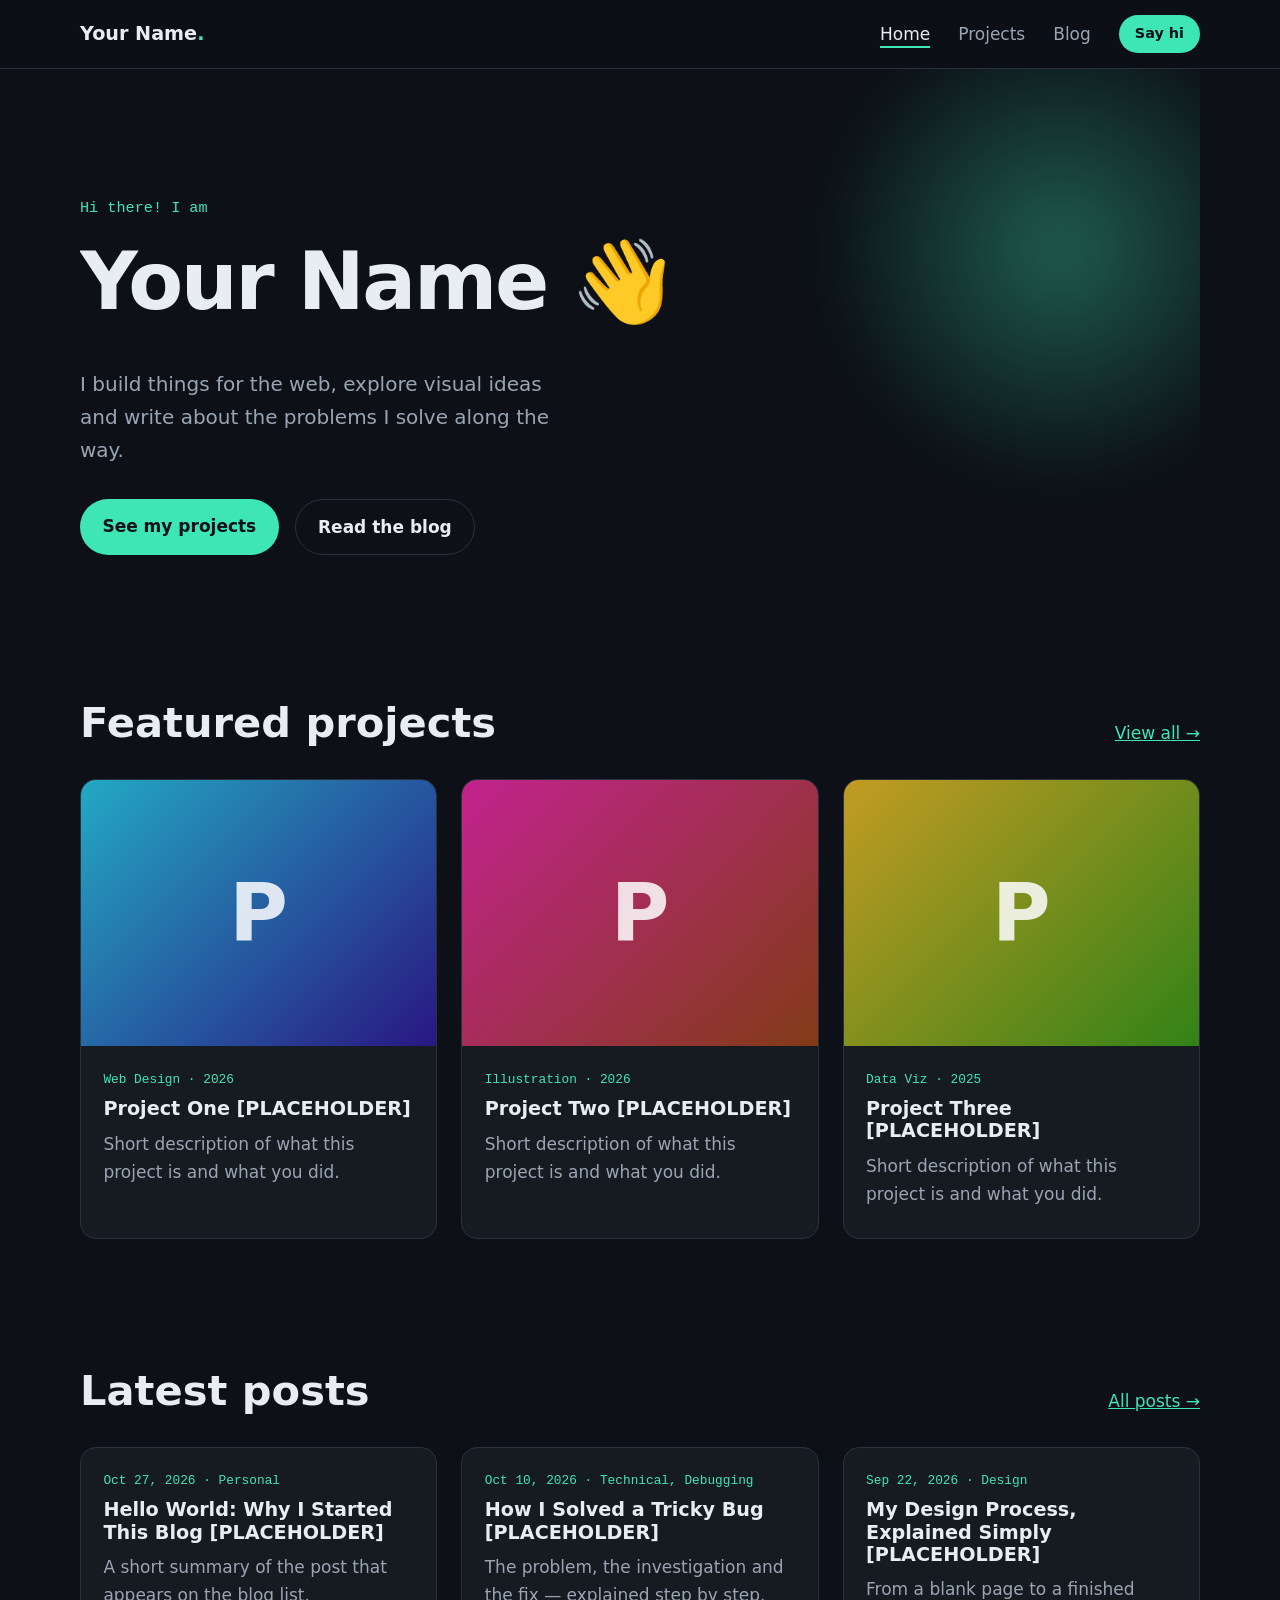
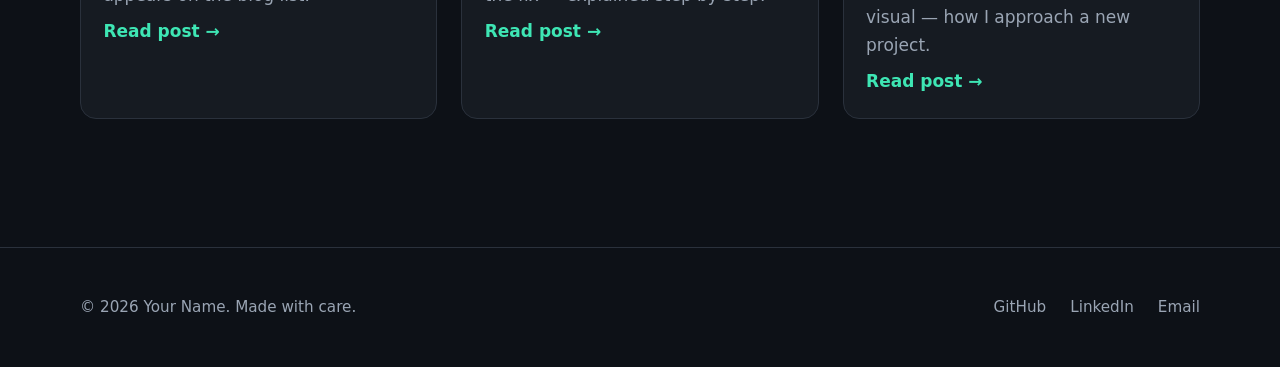
==== public/portfolio/index.html @ 066dfe13 "Changes" ====
<!DOCTYPE html>
<html lang="en">
<head>
  <meta charset="utf-8">
  <meta name="viewport" content="width=device-width, initial-scale=1">
  <!-- CUSTOMIZE: page title and description -->
  <title>Your Name — Portfolio</title>
  <meta name="description" content="Portfolio and blog: visual projects and technical write-ups.">
  <link rel="stylesheet" href="css/style.css">
</head>
<body data-page="home">
  <a class="skip" href="#main">Skip to content</a>
  <header id="site-header"></header>
  <main id="main">
    <section class="hero container">
      <p class="eyebrow">Hi there! I am</p>
      <h1><span data-site="name"></span> <span class="wave" aria-hidden="true">👋</span></h1>
      <p class="lead" data-site="intro"></p>
      <div class="actions"><a class="btn" href="projects.html">See my projects</a><a class="btn btn-ghost" href="blog.html">Read the blog</a></div>
    </section>
    <section class="container">
      <div class="section-head"><h2>Featured projects</h2><a href="projects.html">View all →</a></div>
      <div class="grid" id="featured-projects"></div>
    </section>
    <section class="container">
      <div class="section-head"><h2>Latest posts</h2><a href="blog.html">All posts →</a></div>
      <div class="grid" id="latest-posts"></div>
    </section>
  </main>
  <footer id="site-footer"></footer>
  <script src="js/data.js"></script>
  <script src="js/main.js"></script>
</body>
</html>
---- public/portfolio/css/style.css ----
/* =========================================================
   THEME — change colors and fonts here (CUSTOMIZE)
   ========================================================= */
:root {
  --bg: #0d1117;          /* page background */
  --surface: #161b22;     /* cards */
  --border: #2a313c;
  --text: #e8edf3;        /* main text */
  --muted: #9aa5b4;       /* secondary text */
  --accent: #3ee6b4;      /* main highlight color */
  --accent-2: #ffb347;    /* secondary highlight */
  --radius: 16px;
  --font: system-ui, -apple-system, "Segoe UI", Roboto, sans-serif;
  --mono: ui-monospace, "SFMono-Regular", Menlo, monospace;
}

*, *::before, *::after { box-sizing: border-box; }
html { scroll-behavior: smooth; }
body { margin: 0; background: var(--bg); color: var(--text); font: 17px/1.65 var(--font); }
img { max-width: 100%; display: block; }
a { color: var(--accent); }
h1, h2, h3 { line-height: 1.15; margin: 0 0 .5em; }
.container { width: min(1120px, 100% - 2.5rem); margin-inline: auto; }
.skip { position: absolute; left: -999px; } .skip:focus { left: 1rem; top: 1rem; z-index: 99; background: var(--accent); color: var(--bg); padding: .5rem 1rem; }
:focus-visible { outline: 3px solid var(--accent-2); outline-offset: 3px; border-radius: 4px; }

/* Header */
#site-header { position: sticky; top: 0; z-index: 10; background: color-mix(in srgb, var(--bg) 82%, transparent); backdrop-filter: blur(12px); border-bottom: 1px solid var(--border); }
.nav { display: flex; align-items: center; justify-content: space-between; height: 68px; }
.logo { font-weight: 800; font-size: 1.2rem; color: var(--text); text-decoration: none; }
.logo span { color: var(--accent); }
nav ul { display: flex; gap: 1.75rem; align-items: center; list-style: none; margin: 0; padding: 0; }
nav a { color: var(--muted); text-decoration: none; font-weight: 500; position: relative; }
nav a:not(.btn)::after { content: ""; position: absolute; left: 0; bottom: -4px; height: 2px; width: 100%; background: var(--accent); transform: scaleX(0); transform-origin: left; transition: transform .25s; }
nav a:hover, nav a[aria-current] { color: var(--text); }
nav a:hover::after, nav a[aria-current]::after { transform: scaleX(1); }
.menu-btn { display: none; background: none; border: 0; width: 40px; height: 40px; cursor: pointer; }
.menu-btn span { display: block; height: 2px; margin: 7px 8px; background: var(--text); transition: transform .25s; }

/* Buttons */
.btn { display: inline-block; padding: .8rem 1.4rem; border-radius: 999px; background: var(--accent); color: var(--bg) !important; font-weight: 700; text-decoration: none; transition: transform .2s, box-shadow .2s; }
.btn:hover { transform: translateY(-2px); box-shadow: 0 8px 24px -8px var(--accent); }
.btn-ghost { background: transparent; color: var(--text) !important; border: 1px solid var(--border); }
.btn-ghost:hover { border-color: var(--accent); box-shadow: none; }
.btn-small { padding: .45rem 1rem; font-size: .9rem; }

/* Hero */
.hero { padding: 7rem 0 5rem; position: relative; overflow: hidden; }
.hero::before { content: ""; position: absolute; width: 520px; height: 520px; right: -120px; top: -80px; border-radius: 50%; background: radial-gradient(circle, color-mix(in srgb, var(--accent) 35%, transparent), transparent 65%); filter: blur(20px); animation: float 9s ease-in-out infinite; z-index: -1; }
.eyebrow { font-family: var(--mono); color: var(--accent); font-size: .95rem; }
.hero h1 { font-size: clamp(2.6rem, 7vw, 5rem); letter-spacing: -.03em; }
.hero h1 .wave { display: inline-block; animation: wave 2.4s ease-in-out infinite; transform-origin: 70% 70%; }
.hero p.lead { font-size: 1.25rem; color: var(--muted); max-width: 38ch; }
.actions { display: flex; gap: 1rem; flex-wrap: wrap; margin-top: 2rem; }

/* Sections */
section { padding: 4rem 0; }
.section-head { display: flex; justify-content: space-between; align-items: end; gap: 1rem; margin-bottom: 2rem; flex-wrap: wrap; }
.section-head h2 { font-size: clamp(1.8rem, 4vw, 2.6rem); margin: 0; }
.page-head { padding: 5rem 0 1rem; }
.page-head h1 { font-size: clamp(2.4rem, 6vw, 4rem); }
.page-head p { color: var(--muted); font-size: 1.15rem; max-width: 50ch; }

/* Cards */
.grid { display: grid; gap: 1.5rem; grid-template-columns: repeat(auto-fill, minmax(290px, 1fr)); }
.card { background: var(--surface); border: 1px solid var(--border); border-radius: var(--radius); overflow: hidden; transition: transform .25s, border-color .25s; }
.card:hover { transform: translateY(-4px); border-color: var(--accent); }
.card-body { display: block; padding: 1.4rem; color: inherit; text-decoration: none; }
.card h3 { font-size: 1.2rem; }
.card p { color: var(--muted); margin: 0 0 .5rem; }
.meta { font-family: var(--mono); font-size: .8rem; color: var(--accent) !important; }
.project-media { display: grid; place-items: center; aspect-ratio: 4/3; overflow: hidden; text-decoration: none;
  background: linear-gradient(135deg, hsl(var(--hue) 70% 45%), hsl(calc(var(--hue) + 60) 70% 30%)); }
.project-media span { font-size: 5rem; font-weight: 800; color: rgba(255,255,255,.85); transition: transform .4s; }
.project-media img { width: 100%; height: 100%; object-fit: cover; transition: transform .4s; }
.project:hover .project-media img, .project:hover .project-media span { transform: scale(1.08) rotate(-2deg); }
.read-more { font-weight: 600; color: var(--accent); }
.post-list { grid-template-columns: 1fr; max-width: 800px; }

/* Filters */
.filters { display: flex; flex-wrap: wrap; gap: .6rem; margin-bottom: 2rem; }
.chip { font: inherit; font-size: .9rem; padding: .45rem 1rem; border-radius: 999px; border: 1px solid var(--border); background: transparent; color: var(--muted); cursor: pointer; transition: all .2s; }
.chip:hover { color: var(--text); border-color: var(--accent); }
.chip[aria-pressed="true"] { background: var(--accent); color: var(--bg); border-color: var(--accent); }

/* Post */
.post { max-width: 720px; padding: 4rem 0; }
.post h1 { font-size: clamp(2rem, 5vw, 3rem); }
.back { display: inline-block; margin-bottom: 2rem; text-decoration: none; }
.prose h2 { margin-top: 2em; }
.prose pre { background: var(--surface); border: 1px solid var(--border); padding: 1rem; border-radius: 12px; overflow-x: auto; font: .9rem/1.5 var(--mono); }
.prose blockquote { margin: 1.5rem 0; padding: .5rem 1.25rem; border-left: 4px solid var(--accent-2); color: var(--muted); }

/* Footer */
#site-footer { border-top: 1px solid var(--border); margin-top: 4rem; }
.footer { display: flex; justify-content: space-between; align-items: center; flex-wrap: wrap; gap: 1rem; padding: 2rem 0; color: var(--muted); font-size: .95rem; }
.footer ul { display: flex; gap: 1.5rem; list-style: none; margin: 0; padding: 0; }
.footer a { color: var(--muted); text-decoration: none; } .footer a:hover { color: var(--accent); }

/* Animations */
.reveal { opacity: 0; transform: translateY(24px); transition: opacity .6s ease, transform .6s ease, border-color .25s; }
.reveal.visible { opacity: 1; transform: none; }
@keyframes float { 50% { transform: translate(-30px, 30px) scale(1.05); } }
@keyframes wave { 0%, 60%, 100% { transform: rotate(0); } 10%, 30% { transform: rotate(14deg); } 20% { transform: rotate(-8deg); } }

/* Mobile */
@media (max-width: 720px) {
  .menu-btn { display: block; }
  nav { position: fixed; inset: 68px 0 auto 0; background: var(--bg); border-bottom: 1px solid var(--border); transform: translateY(-120%); transition: transform .3s; }
  nav ul { flex-direction: column; padding: 1.5rem; gap: 1.25rem; }
  .menu-open nav { transform: none; }
  .menu-open .menu-btn span:first-child { transform: translateY(4.5px) rotate(45deg); }
  .menu-open .menu-btn span:last-child { transform: translateY(-4.5px) rotate(-45deg); }
  .hero { padding: 4rem 0 3rem; }
}

/* Respect reduced-motion preference */
@media (prefers-reduced-motion: reduce) {
  *, *::before, *::after { animation: none !important; transition: none !important; scroll-behavior: auto !important; }
  .reveal { opacity: 1; transform: none; }
}
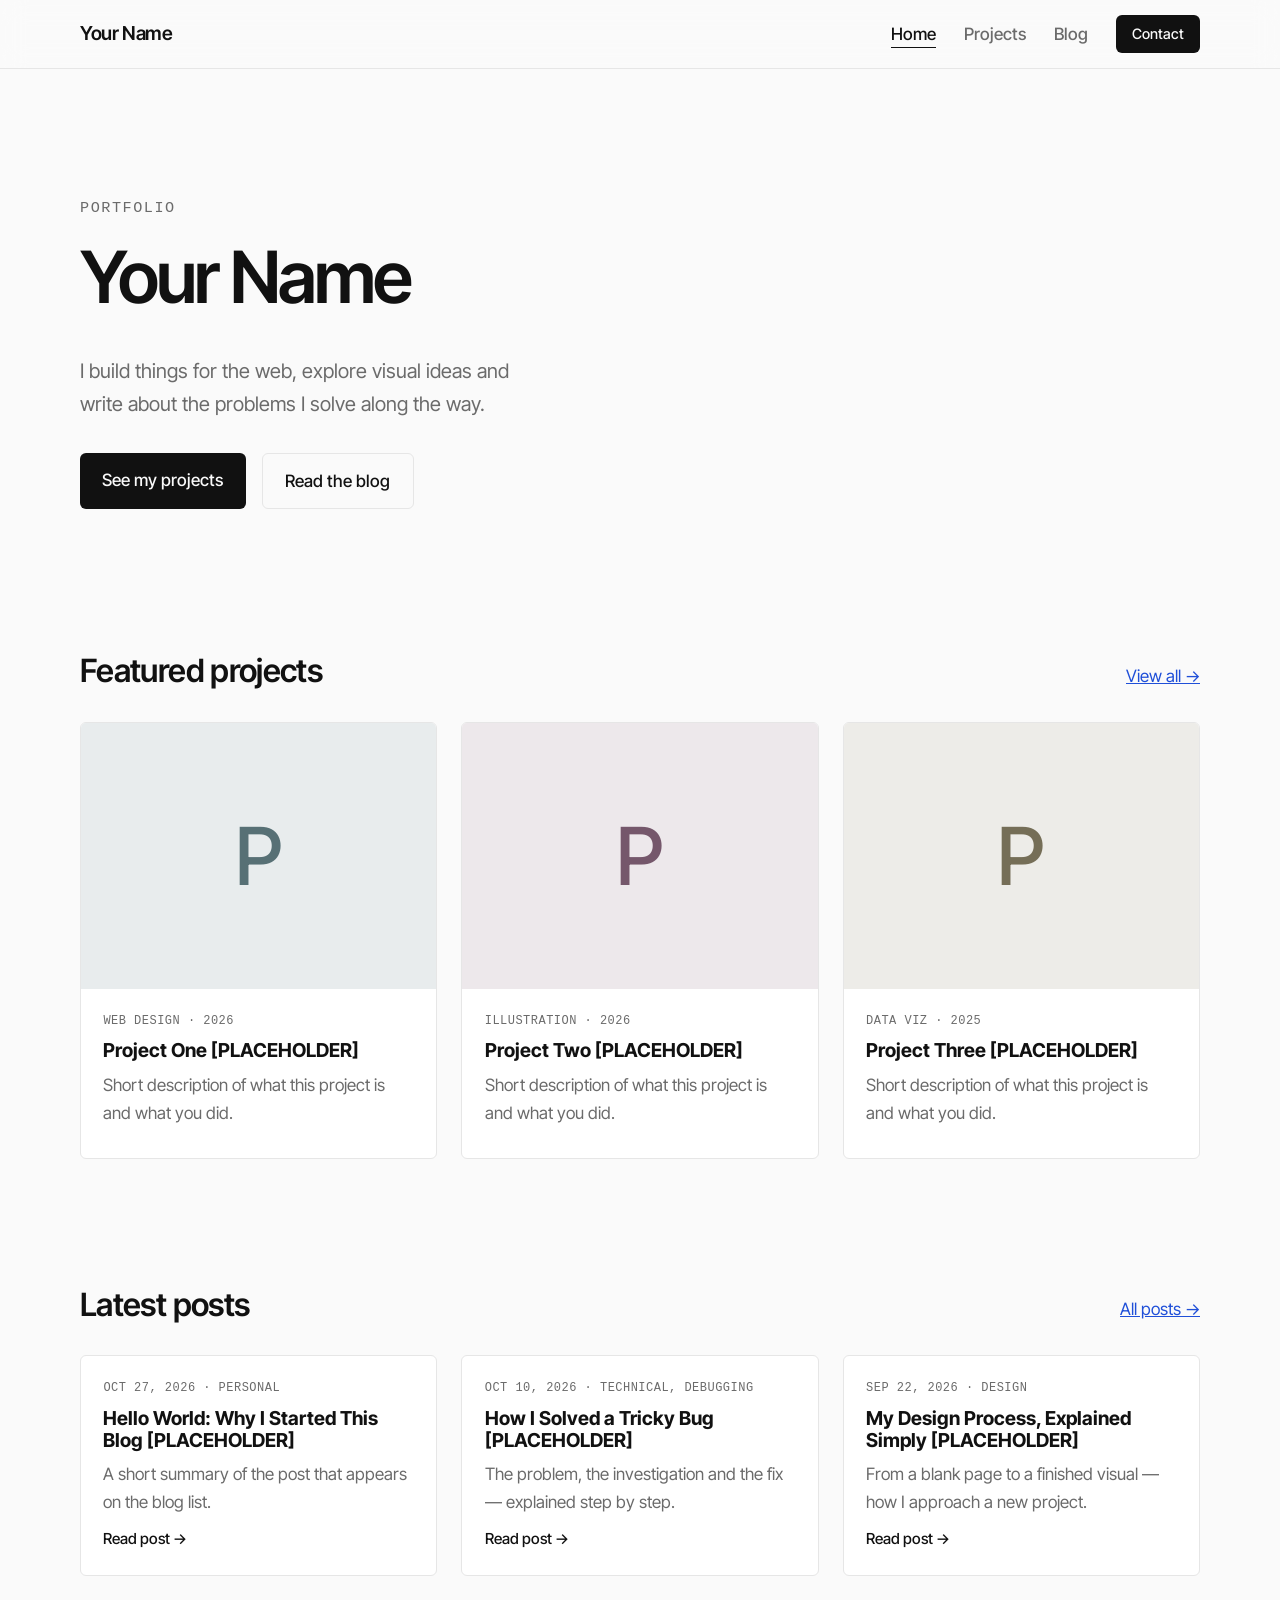
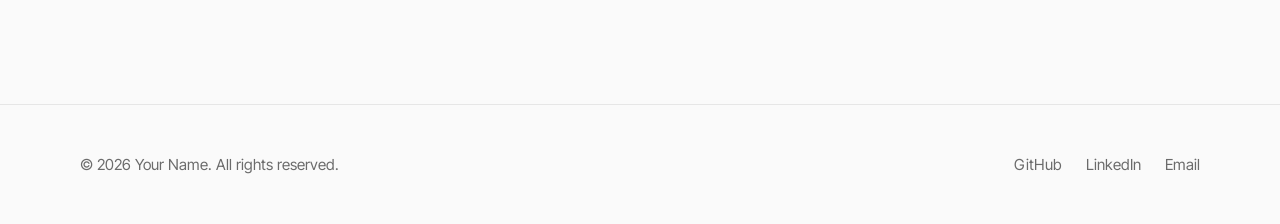
==== commit f56448e6: "Changes" ====
--- a/public/portfolio/index.html
+++ b/public/portfolio/index.html
@@ -6,6 +6,8 @@
   <!-- CUSTOMIZE: page title and description -->
   <title>Your Name — Portfolio</title>
   <meta name="description" content="Portfolio and blog: visual projects and technical write-ups.">
+  <link rel="preconnect" href="https://fonts.googleapis.com">
+  <link rel="stylesheet" href="https://fonts.googleapis.com/css2?family=Inter+Tight:wght@400;500;600&display=swap">
   <link rel="stylesheet" href="css/style.css">
 </head>
 <body data-page="home">
@@ -13,8 +15,8 @@
   <header id="site-header"></header>
   <main id="main">
     <section class="hero container">
-      <p class="eyebrow">Hi there! I am</p>
-      <h1><span data-site="name"></span> <span class="wave" aria-hidden="true">👋</span></h1>
+      <p class="eyebrow">Portfolio</p>
+      <h1><span data-site="name"></span></h1>
       <p class="lead" data-site="intro"></p>
       <div class="actions"><a class="btn" href="projects.html">See my projects</a><a class="btn btn-ghost" href="blog.html">Read the blog</a></div>
     </section>
--- a/public/portfolio/css/style.css
+++ b/public/portfolio/css/style.css
@@ -2,15 +2,15 @@
    THEME — change colors and fonts here (CUSTOMIZE)
    ========================================================= */
 :root {
-  --bg: #0d1117;          /* page background */
-  --surface: #161b22;     /* cards */
-  --border: #2a313c;
-  --text: #e8edf3;        /* main text */
-  --muted: #9aa5b4;       /* secondary text */
-  --accent: #3ee6b4;      /* main highlight color */
-  --accent-2: #ffb347;    /* secondary highlight */
-  --radius: 16px;
-  --font: system-ui, -apple-system, "Segoe UI", Roboto, sans-serif;
+  --bg: #fafafa;          /* page background */
+  --surface: #ffffff;     /* cards */
+  --border: #e6e6e6;
+  --text: #111111;        /* main text */
+  --muted: #6b6b6b;       /* secondary text */
+  --accent: #1f4fd8;      /* main highlight color */
+  --accent-2: #111111;    /* secondary highlight */
+  --radius: 6px;
+  --font: "Inter Tight", system-ui, -apple-system, "Segoe UI", Roboto, sans-serif;
   --mono: ui-monospace, "SFMono-Regular", Menlo, monospace;
 }
 
@@ -27,28 +27,28 @@
 /* Header */
 #site-header { position: sticky; top: 0; z-index: 10; background: color-mix(in srgb, var(--bg) 82%, transparent); backdrop-filter: blur(12px); border-bottom: 1px solid var(--border); }
 .nav { display: flex; align-items: center; justify-content: space-between; height: 68px; }
-.logo { font-weight: 800; font-size: 1.2rem; color: var(--text); text-decoration: none; }
+.logo { font-weight: 600; letter-spacing: -.02em; font-size: 1.2rem; color: var(--text); text-decoration: none; }
 .logo span { color: var(--accent); }
 nav ul { display: flex; gap: 1.75rem; align-items: center; list-style: none; margin: 0; padding: 0; }
 nav a { color: var(--muted); text-decoration: none; font-weight: 500; position: relative; }
-nav a:not(.btn)::after { content: ""; position: absolute; left: 0; bottom: -4px; height: 2px; width: 100%; background: var(--accent); transform: scaleX(0); transform-origin: left; transition: transform .25s; }
+nav a:not(.btn)::after { content: ""; position: absolute; left: 0; bottom: -4px; height: 1px; width: 100%; background: var(--text); transform: scaleX(0); transform-origin: left; transition: transform .25s; }
 nav a:hover, nav a[aria-current] { color: var(--text); }
 nav a:hover::after, nav a[aria-current]::after { transform: scaleX(1); }
 .menu-btn { display: none; background: none; border: 0; width: 40px; height: 40px; cursor: pointer; }
 .menu-btn span { display: block; height: 2px; margin: 7px 8px; background: var(--text); transition: transform .25s; }
 
 /* Buttons */
-.btn { display: inline-block; padding: .8rem 1.4rem; border-radius: 999px; background: var(--accent); color: var(--bg) !important; font-weight: 700; text-decoration: none; transition: transform .2s, box-shadow .2s; }
-.btn:hover { transform: translateY(-2px); box-shadow: 0 8px 24px -8px var(--accent); }
+.btn { display: inline-block; padding: .8rem 1.4rem; border-radius: var(--radius); background: var(--text); color: var(--bg) !important; font-weight: 500; text-decoration: none; transition: transform .2s, box-shadow .2s; }
+.btn:hover { background: var(--accent); }
 .btn-ghost { background: transparent; color: var(--text) !important; border: 1px solid var(--border); }
-.btn-ghost:hover { border-color: var(--accent); box-shadow: none; }
+.btn-ghost:hover { background: transparent; border-color: var(--text); }
 .btn-small { padding: .45rem 1rem; font-size: .9rem; }
 
 /* Hero */
 .hero { padding: 7rem 0 5rem; position: relative; overflow: hidden; }
-.hero::before { content: ""; position: absolute; width: 520px; height: 520px; right: -120px; top: -80px; border-radius: 50%; background: radial-gradient(circle, color-mix(in srgb, var(--accent) 35%, transparent), transparent 65%); filter: blur(20px); animation: float 9s ease-in-out infinite; z-index: -1; }
-.eyebrow { font-family: var(--mono); color: var(--accent); font-size: .95rem; }
-.hero h1 { font-size: clamp(2.6rem, 7vw, 5rem); letter-spacing: -.03em; }
+.hero::before { display:none; content: ""; position: absolute; width: 520px; height: 520px; right: -120px; top: -80px; border-radius: 50%; background: radial-gradient(circle, color-mix(in srgb, var(--accent) 35%, transparent), transparent 65%); filter: blur(20px); animation: float 9s ease-in-out infinite; z-index: -1; }
+.eyebrow { font-family: var(--mono); text-transform: uppercase; letter-spacing: .1em; color: var(--muted); font-size: .95rem; }
+.hero h1 { font-size: clamp(2.6rem, 6vw, 4.5rem); font-weight: 600; letter-spacing: -.04em; }
 .hero h1 .wave { display: inline-block; animation: wave 2.4s ease-in-out infinite; transform-origin: 70% 70%; }
 .hero p.lead { font-size: 1.25rem; color: var(--muted); max-width: 38ch; }
 .actions { display: flex; gap: 1rem; flex-wrap: wrap; margin-top: 2rem; }
@@ -56,32 +56,32 @@
 /* Sections */
 section { padding: 4rem 0; }
 .section-head { display: flex; justify-content: space-between; align-items: end; gap: 1rem; margin-bottom: 2rem; flex-wrap: wrap; }
-.section-head h2 { font-size: clamp(1.8rem, 4vw, 2.6rem); margin: 0; }
+.section-head h2 { font-size: clamp(1.5rem, 3vw, 2rem); font-weight: 600; letter-spacing: -.02em; margin: 0; }
 .page-head { padding: 5rem 0 1rem; }
-.page-head h1 { font-size: clamp(2.4rem, 6vw, 4rem); }
+.page-head h1 { font-size: clamp(2.4rem, 5vw, 3.5rem); font-weight: 600; letter-spacing: -.03em; }
 .page-head p { color: var(--muted); font-size: 1.15rem; max-width: 50ch; }
 
 /* Cards */
 .grid { display: grid; gap: 1.5rem; grid-template-columns: repeat(auto-fill, minmax(290px, 1fr)); }
 .card { background: var(--surface); border: 1px solid var(--border); border-radius: var(--radius); overflow: hidden; transition: transform .25s, border-color .25s; }
-.card:hover { transform: translateY(-4px); border-color: var(--accent); }
+.card:hover { border-color: var(--text); }
 .card-body { display: block; padding: 1.4rem; color: inherit; text-decoration: none; }
 .card h3 { font-size: 1.2rem; }
 .card p { color: var(--muted); margin: 0 0 .5rem; }
-.meta { font-family: var(--mono); font-size: .8rem; color: var(--accent) !important; }
+.meta { font-family: var(--mono); font-size: .75rem; letter-spacing: .04em; text-transform: uppercase; color: var(--muted) !important; }
 .project-media { display: grid; place-items: center; aspect-ratio: 4/3; overflow: hidden; text-decoration: none;
-  background: linear-gradient(135deg, hsl(var(--hue) 70% 45%), hsl(calc(var(--hue) + 60) 70% 30%)); }
-.project-media span { font-size: 5rem; font-weight: 800; color: rgba(255,255,255,.85); transition: transform .4s; }
+  background: hsl(var(--hue) 12% 92%); }
+.project-media span { font-size: 5rem; font-weight: 800; color: hsl(var(--hue) 15% 40%); font-weight: 500; transition: transform .4s; }
 .project-media img { width: 100%; height: 100%; object-fit: cover; transition: transform .4s; }
-.project:hover .project-media img, .project:hover .project-media span { transform: scale(1.08) rotate(-2deg); }
-.read-more { font-weight: 600; color: var(--accent); }
+.project:hover .project-media img, .project:hover .project-media span { transform: scale(1.04); }
+.read-more { font-weight: 500; color: var(--text); font-size: .95rem; }
 .post-list { grid-template-columns: 1fr; max-width: 800px; }
 
 /* Filters */
 .filters { display: flex; flex-wrap: wrap; gap: .6rem; margin-bottom: 2rem; }
-.chip { font: inherit; font-size: .9rem; padding: .45rem 1rem; border-radius: 999px; border: 1px solid var(--border); background: transparent; color: var(--muted); cursor: pointer; transition: all .2s; }
+.chip { font: inherit; font-size: .9rem; padding: .4rem .9rem; border-radius: var(--radius); border: 1px solid var(--border); background: transparent; color: var(--muted); cursor: pointer; transition: all .2s; }
 .chip:hover { color: var(--text); border-color: var(--accent); }
-.chip[aria-pressed="true"] { background: var(--accent); color: var(--bg); border-color: var(--accent); }
+.chip[aria-pressed="true"] { background: var(--text); color: var(--bg); border-color: var(--text); }
 
 /* Post */
 .post { max-width: 720px; padding: 4rem 0; }
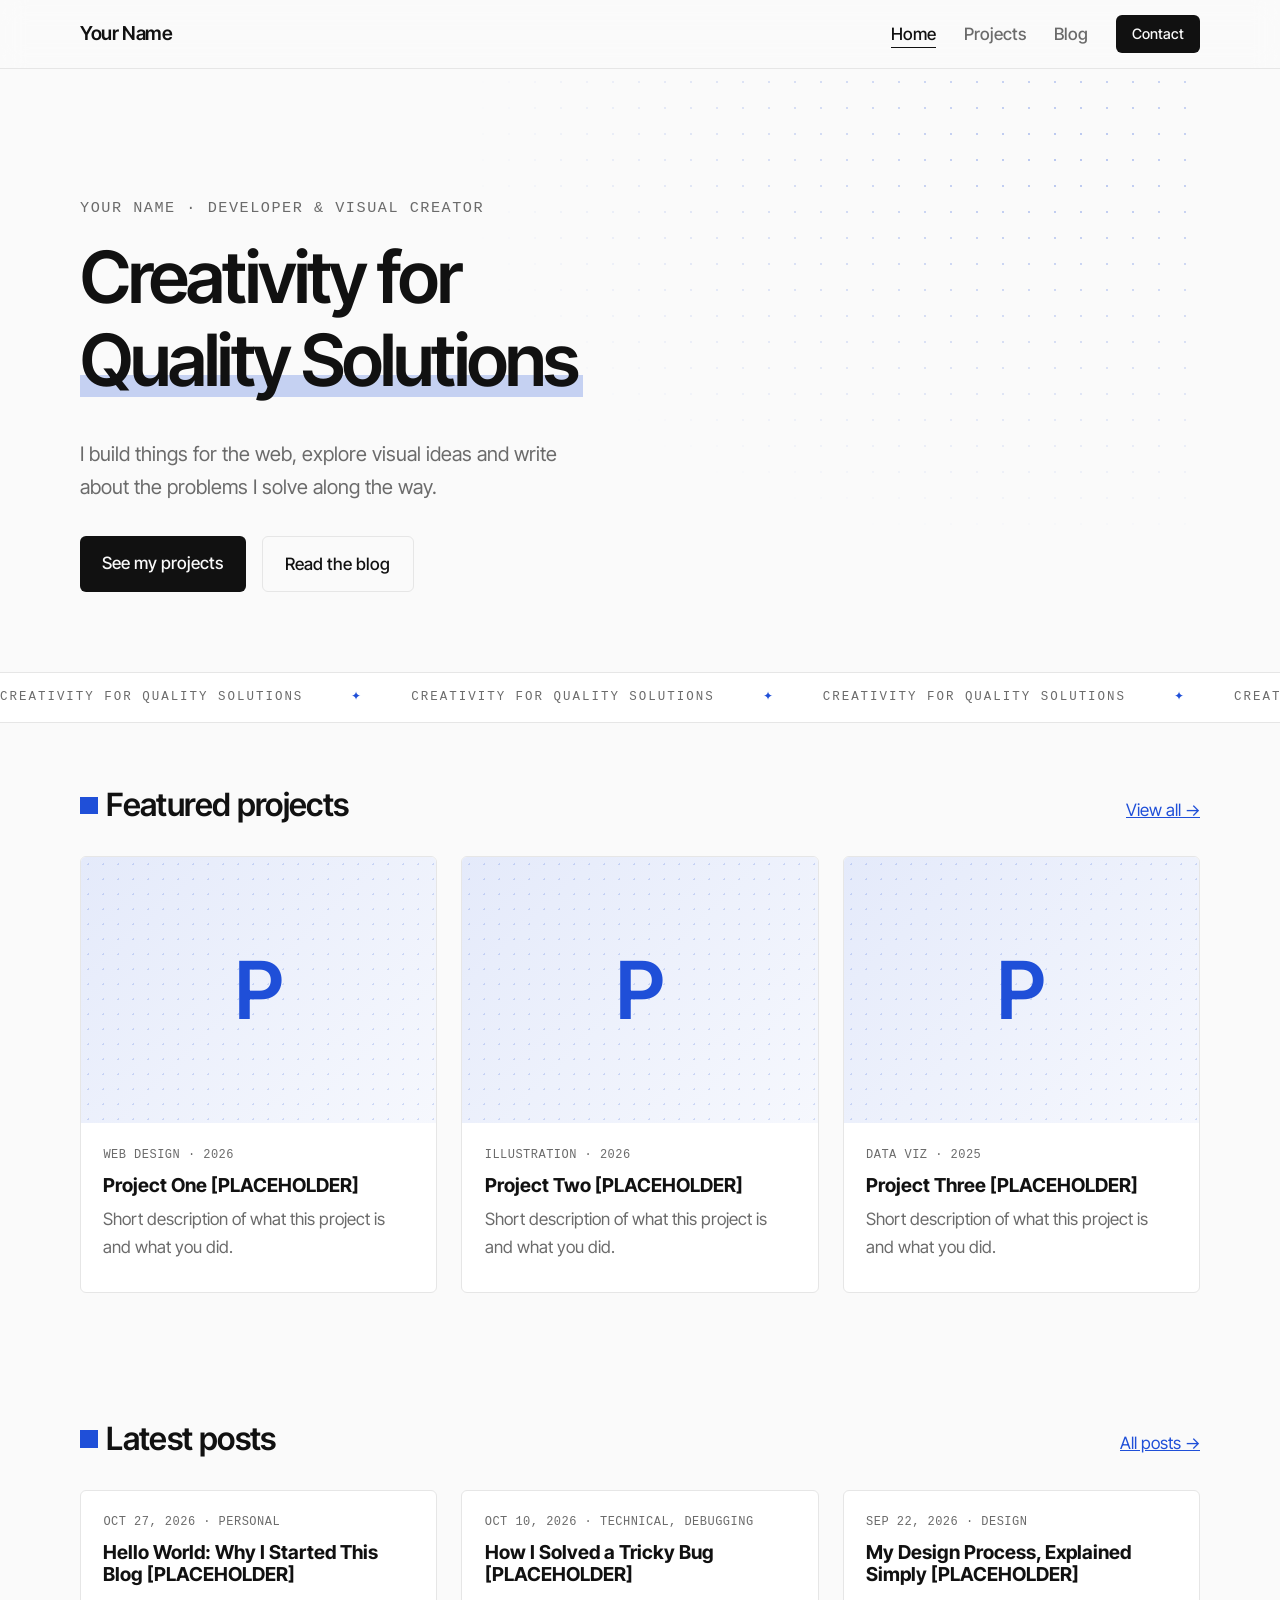
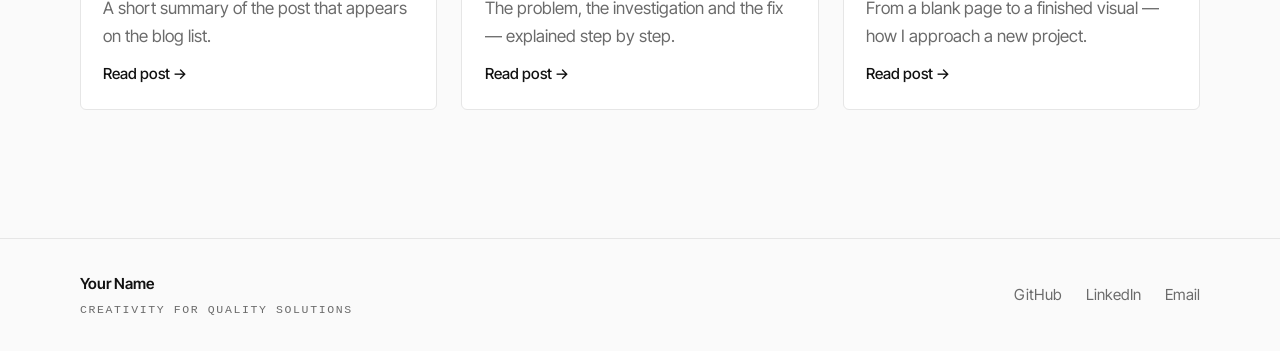
==== commit 2568c0ae: "Changes" ====
--- a/public/portfolio/index.html
+++ b/public/portfolio/index.html
@@ -5,7 +5,7 @@
   <meta name="viewport" content="width=device-width, initial-scale=1">
   <!-- CUSTOMIZE: page title and description -->
   <title>Your Name — Portfolio</title>
-  <meta name="description" content="Portfolio and blog: visual projects and technical write-ups.">
+  <meta name="description" content="Creativity for Quality Solutions — portfolio and blog: visual projects and technical write-ups.">
   <link rel="preconnect" href="https://fonts.googleapis.com">
   <link rel="stylesheet" href="https://fonts.googleapis.com/css2?family=Inter+Tight:wght@400;500;600&display=swap">
   <link rel="stylesheet" href="css/style.css">
@@ -15,11 +15,17 @@
   <header id="site-header"></header>
   <main id="main">
     <section class="hero container">
-      <p class="eyebrow">Portfolio</p>
-      <h1><span data-site="name"></span></h1>
+      <p class="eyebrow"><span data-site="name"></span> · <span data-site="role"></span></p>
+      <h1>Creativity for <span class="hl">Quality Solutions</span></h1>
       <p class="lead" data-site="intro"></p>
       <div class="actions"><a class="btn" href="projects.html">See my projects</a><a class="btn btn-ghost" href="blog.html">Read the blog</a></div>
     </section>
+    <div class="ticker" aria-hidden="true">
+      <div class="ticker-track">
+        <span>Creativity for Quality Solutions <b>✦</b> Creativity for Quality Solutions <b>✦</b> Creativity for Quality Solutions <b>✦</b> Creativity for Quality Solutions <b>✦</b></span>
+        <span>Creativity for Quality Solutions <b>✦</b> Creativity for Quality Solutions <b>✦</b> Creativity for Quality Solutions <b>✦</b> Creativity for Quality Solutions <b>✦</b></span>
+      </div>
+    </div>
     <section class="container">
       <div class="section-head"><h2>Featured projects</h2><a href="projects.html">View all →</a></div>
       <div class="grid" id="featured-projects"></div>
--- a/public/portfolio/css/style.css
+++ b/public/portfolio/css/style.css
@@ -46,35 +46,59 @@
 
 /* Hero */
 .hero { padding: 7rem 0 5rem; position: relative; overflow: hidden; }
-.hero::before { display:none; content: ""; position: absolute; width: 520px; height: 520px; right: -120px; top: -80px; border-radius: 50%; background: radial-gradient(circle, color-mix(in srgb, var(--accent) 35%, transparent), transparent 65%); filter: blur(20px); animation: float 9s ease-in-out infinite; z-index: -1; }
+.hero::before { content: ""; position: absolute; inset: 0; z-index: -1;
+  background-image: radial-gradient(color-mix(in srgb, var(--accent) 30%, transparent) 1.5px, transparent 1.5px);
+  background-size: 26px 26px;
+  -webkit-mask-image: radial-gradient(ellipse 75% 90% at 88% 15%, #000 0%, transparent 72%);
+  mask-image: radial-gradient(ellipse 75% 90% at 88% 15%, #000 0%, transparent 72%);
+}
 .eyebrow { font-family: var(--mono); text-transform: uppercase; letter-spacing: .1em; color: var(--muted); font-size: .95rem; }
-.hero h1 { font-size: clamp(2.6rem, 6vw, 4.5rem); font-weight: 600; letter-spacing: -.04em; }
-.hero h1 .wave { display: inline-block; animation: wave 2.4s ease-in-out infinite; transform-origin: 70% 70%; }
-.hero p.lead { font-size: 1.25rem; color: var(--muted); max-width: 38ch; }
+.hero h1 { font-size: clamp(2.4rem, 6vw, 4.5rem); font-weight: 600; letter-spacing: -.04em; max-width: 14ch; }
+.hl { position: relative; z-index: 0; display: inline-block; }
+.hl::after { content: ""; position: absolute; left: -.08em; right: -.08em; bottom: .08em; height: .3em; z-index: -1;
+  background: color-mix(in srgb, var(--accent) 24%, transparent); transform-origin: left;
+  animation: swipe .8s .35s cubic-bezier(.77, 0, .18, 1) both; }
+.hero p.lead { font-size: 1.25rem; color: var(--muted); max-width: 44ch; }
 .actions { display: flex; gap: 1rem; flex-wrap: wrap; margin-top: 2rem; }
+
+/* Slogan ticker */
+.ticker { border-block: 1px solid var(--border); background: var(--surface); overflow: hidden; padding: .9rem 0; }
+.ticker-track { display: flex; width: max-content; animation: scroll 30s linear infinite; }
+.ticker-track > span { font-family: var(--mono); font-size: .78rem; letter-spacing: .16em; text-transform: uppercase;
+  color: var(--muted); white-space: nowrap; display: flex; gap: 3rem; padding-right: 3rem; }
+.ticker-track b { color: var(--accent); font-weight: 500; }
+@keyframes scroll { to { transform: translateX(-50%); } }
+@keyframes swipe { from { transform: scaleX(0); } to { transform: scaleX(1); } }
 
 /* Sections */
 section { padding: 4rem 0; }
 .section-head { display: flex; justify-content: space-between; align-items: end; gap: 1rem; margin-bottom: 2rem; flex-wrap: wrap; }
-.section-head h2 { font-size: clamp(1.5rem, 3vw, 2rem); font-weight: 600; letter-spacing: -.02em; margin: 0; }
+.section-head h2 { font-size: clamp(1.5rem, 3vw, 2rem); font-weight: 600; letter-spacing: -.02em; margin: 0; display: flex; align-items: center; gap: .55rem; }
+.section-head h2::before, .page-head h1::before { content: ""; width: .55em; height: .55em; background: var(--accent); flex: none; }
 .page-head { padding: 5rem 0 1rem; }
 .page-head h1 { font-size: clamp(2.4rem, 5vw, 3.5rem); font-weight: 600; letter-spacing: -.03em; }
 .page-head p { color: var(--muted); font-size: 1.15rem; max-width: 50ch; }
 
 /* Cards */
 .grid { display: grid; gap: 1.5rem; grid-template-columns: repeat(auto-fill, minmax(290px, 1fr)); }
-.card { background: var(--surface); border: 1px solid var(--border); border-radius: var(--radius); overflow: hidden; transition: transform .25s, border-color .25s; }
+.card { position: relative; background: var(--surface); border: 1px solid var(--border); border-radius: var(--radius); overflow: hidden; transition: transform .25s, border-color .25s; }
+.card::before { content: ""; position: absolute; top: 0; left: 0; right: 0; height: 3px; background: var(--accent); transform: scaleX(0); transform-origin: left; transition: transform .3s; z-index: 1; }
+.card:hover::before { transform: scaleX(1); }
 .card:hover { border-color: var(--text); }
 .card-body { display: block; padding: 1.4rem; color: inherit; text-decoration: none; }
 .card h3 { font-size: 1.2rem; }
 .card p { color: var(--muted); margin: 0 0 .5rem; }
 .meta { font-family: var(--mono); font-size: .75rem; letter-spacing: .04em; text-transform: uppercase; color: var(--muted) !important; }
-.project-media { display: grid; place-items: center; aspect-ratio: 4/3; overflow: hidden; text-decoration: none;
-  background: hsl(var(--hue) 12% 92%); }
-.project-media span { font-size: 5rem; font-weight: 800; color: hsl(var(--hue) 15% 40%); font-weight: 500; transition: transform .4s; }
+.project-media { display: grid; place-items: center; aspect-ratio: 4/3; overflow: hidden; text-decoration: none; position: relative;
+  background: linear-gradient(135deg, color-mix(in srgb, var(--accent) 12%, var(--surface)), color-mix(in srgb, var(--accent) 4%, var(--surface))); }
+.project-media::before { content: ""; position: absolute; inset: 0;
+  background-image: radial-gradient(color-mix(in srgb, var(--accent) 40%, transparent) 1px, transparent 1px);
+  background-size: 15px 15px; opacity: .45; }
+.project-media span { position: relative; font-size: 5rem; font-weight: 600; color: var(--accent); transition: transform .4s; }
 .project-media img { width: 100%; height: 100%; object-fit: cover; transition: transform .4s; }
 .project:hover .project-media img, .project:hover .project-media span { transform: scale(1.04); }
-.read-more { font-weight: 500; color: var(--text); font-size: .95rem; }
+.read-more { display: inline-flex; align-items: center; gap: .4rem; font-weight: 500; color: var(--text); font-size: .95rem; transition: gap .25s, color .25s; }
+.card:hover .read-more { gap: .75rem; color: var(--accent); }
 .post-list { grid-template-columns: 1fr; max-width: 800px; }
 
 /* Filters */
@@ -94,14 +118,14 @@
 /* Footer */
 #site-footer { border-top: 1px solid var(--border); margin-top: 4rem; }
 .footer { display: flex; justify-content: space-between; align-items: center; flex-wrap: wrap; gap: 1rem; padding: 2rem 0; color: var(--muted); font-size: .95rem; }
+.footer-brand { color: var(--text); font-weight: 600; margin: 0; }
+.footer-tagline { font-family: var(--mono); font-size: .72rem; letter-spacing: .14em; text-transform: uppercase; color: var(--muted); margin: .25rem 0 0; }
 .footer ul { display: flex; gap: 1.5rem; list-style: none; margin: 0; padding: 0; }
 .footer a { color: var(--muted); text-decoration: none; } .footer a:hover { color: var(--accent); }
 
 /* Animations */
 .reveal { opacity: 0; transform: translateY(24px); transition: opacity .6s ease, transform .6s ease, border-color .25s; }
 .reveal.visible { opacity: 1; transform: none; }
-@keyframes float { 50% { transform: translate(-30px, 30px) scale(1.05); } }
-@keyframes wave { 0%, 60%, 100% { transform: rotate(0); } 10%, 30% { transform: rotate(14deg); } 20% { transform: rotate(-8deg); } }
 
 /* Mobile */
 @media (max-width: 720px) {
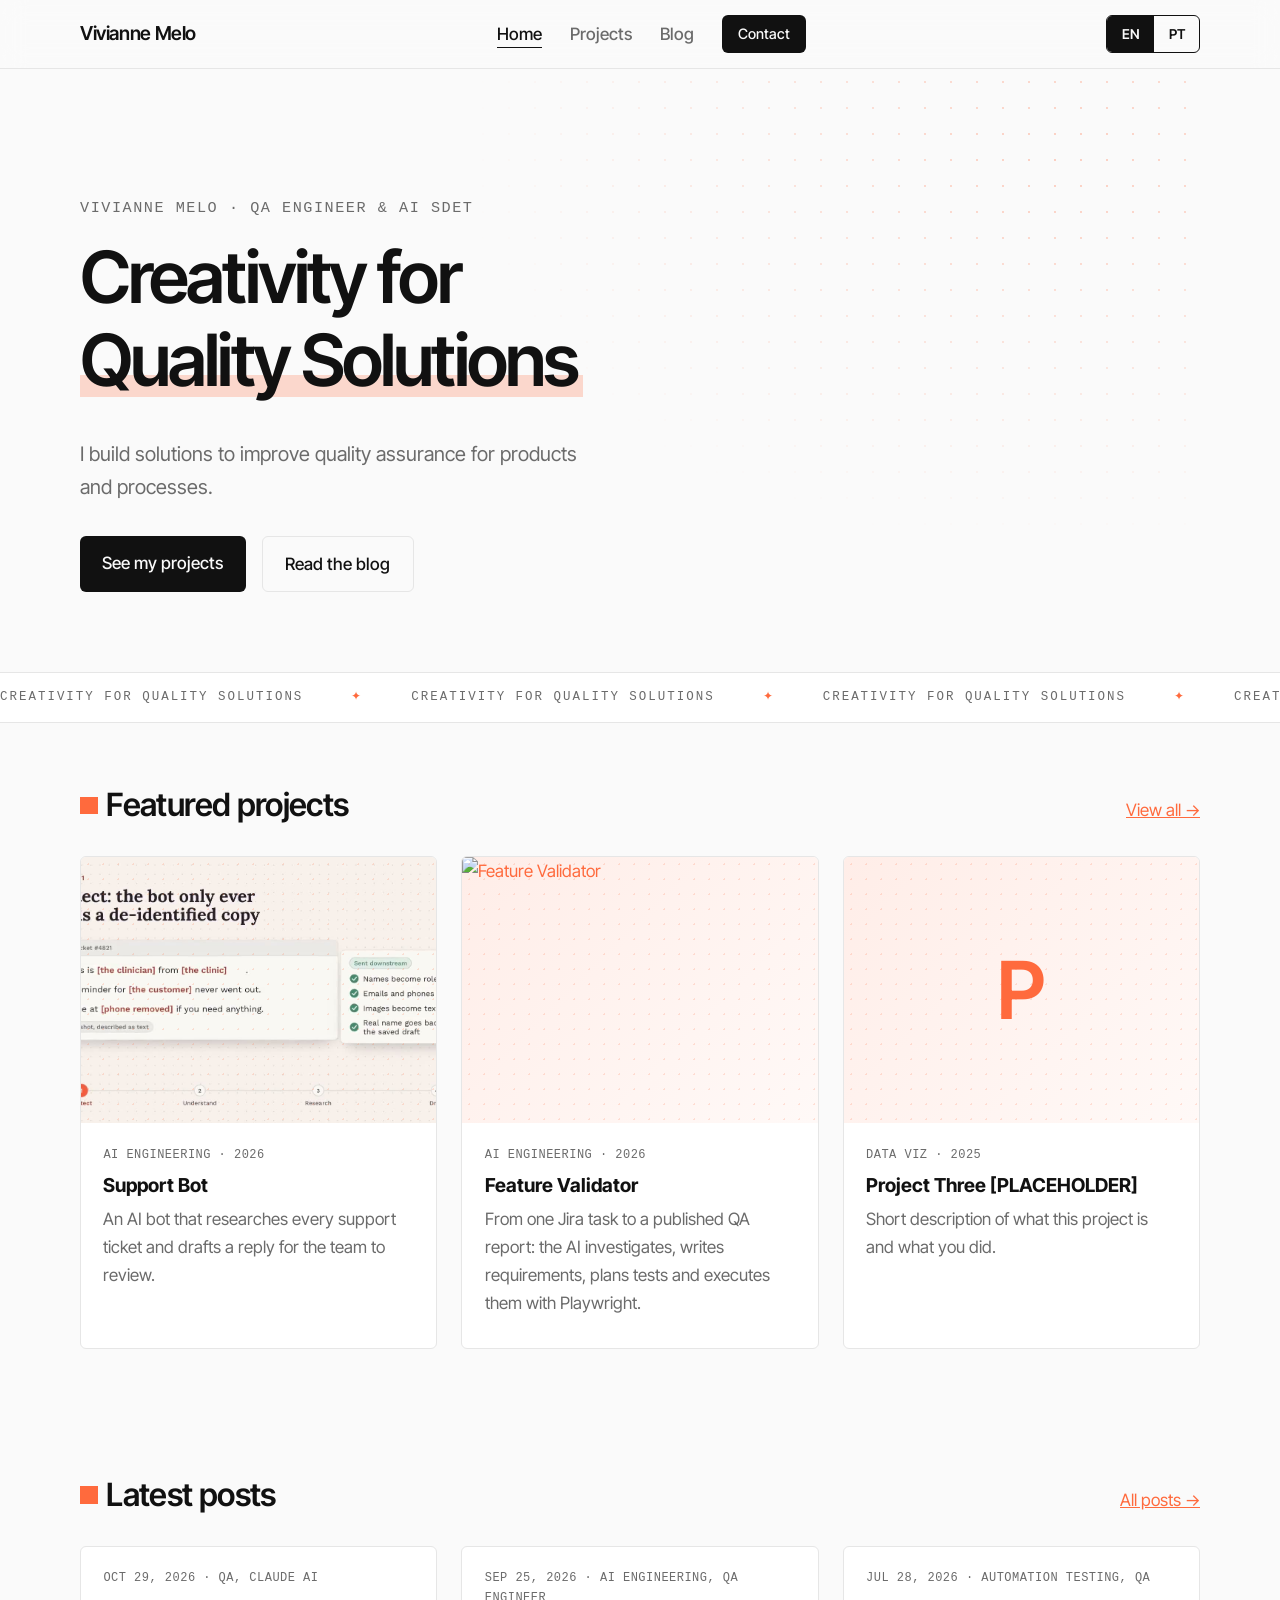
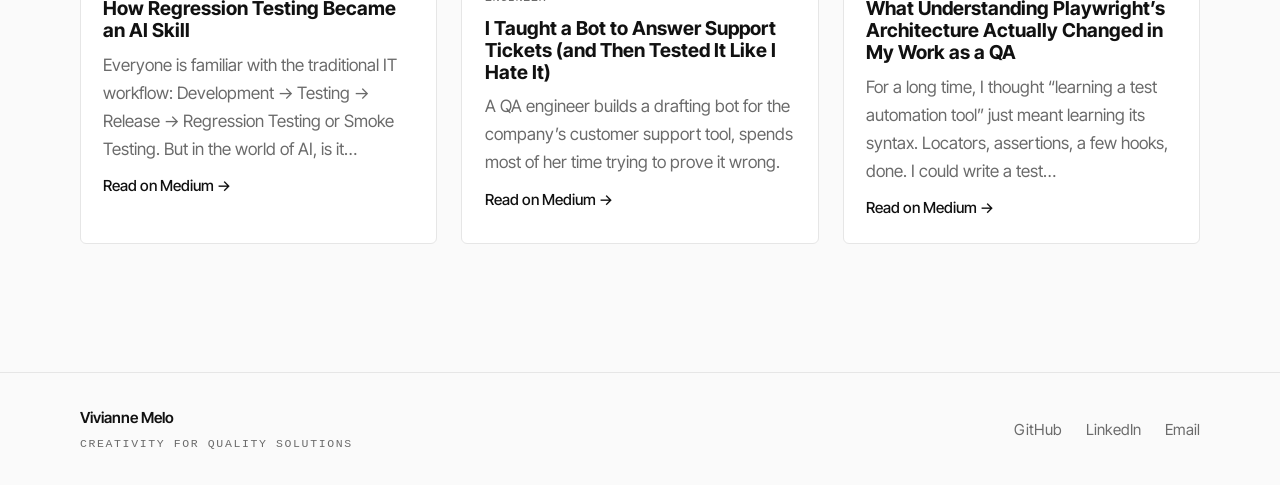
==== commit 414afb51: "Changes" ====
--- a/public/portfolio/index.html
+++ b/public/portfolio/index.html
@@ -1,42 +1,63 @@
 <!DOCTYPE html>
 <html lang="en">
-<head>
-  <meta charset="utf-8">
-  <meta name="viewport" content="width=device-width, initial-scale=1">
-  <!-- CUSTOMIZE: page title and description -->
-  <title>Your Name — Portfolio</title>
-  <meta name="description" content="Creativity for Quality Solutions — portfolio and blog: visual projects and technical write-ups.">
-  <link rel="preconnect" href="https://fonts.googleapis.com">
-  <link rel="stylesheet" href="https://fonts.googleapis.com/css2?family=Inter+Tight:wght@400;500;600&display=swap">
-  <link rel="stylesheet" href="css/style.css">
-</head>
-<body data-page="home">
-  <a class="skip" href="#main">Skip to content</a>
-  <header id="site-header"></header>
-  <main id="main">
-    <section class="hero container">
-      <p class="eyebrow"><span data-site="name"></span> · <span data-site="role"></span></p>
-      <h1>Creativity for <span class="hl">Quality Solutions</span></h1>
-      <p class="lead" data-site="intro"></p>
-      <div class="actions"><a class="btn" href="projects.html">See my projects</a><a class="btn btn-ghost" href="blog.html">Read the blog</a></div>
-    </section>
-    <div class="ticker" aria-hidden="true">
-      <div class="ticker-track">
-        <span>Creativity for Quality Solutions <b>✦</b> Creativity for Quality Solutions <b>✦</b> Creativity for Quality Solutions <b>✦</b> Creativity for Quality Solutions <b>✦</b></span>
-        <span>Creativity for Quality Solutions <b>✦</b> Creativity for Quality Solutions <b>✦</b> Creativity for Quality Solutions <b>✦</b> Creativity for Quality Solutions <b>✦</b></span>
+  <head>
+    <meta charset="utf-8" />
+    <meta name="viewport" content="width=device-width, initial-scale=1" />
+    <!-- CUSTOMIZE: page title and description -->
+    <title>Vivianne Melo — QA Engineer & AI SDET</title>
+    <meta
+      name="description"
+      content="Creativity for Quality Solutions — portfolio and blog: visual projects and technical write-ups."
+    />
+    <meta property="og:title" content="Vivianne Melo — QA Engineer & AI SDET" />
+    <meta property="og:description" content="Creativity for Quality Solutions — portfolio and blog: visual projects and technical write-ups." />
+    <meta property="og:type" content="website" />
+    <meta name="twitter:card" content="summary_large_image" />
+    <link rel="preconnect" href="https://fonts.googleapis.com" />
+    <link rel="stylesheet" href="https://fonts.googleapis.com/css2?family=Inter+Tight:wght@400;500;600&display=swap" />
+    <link rel="stylesheet" href="css/style.css" />
+  </head>
+  <body data-page="home">
+    <a class="skip" href="#main">Skip to content</a>
+    <header id="site-header"></header>
+    <main id="main">
+      <section class="hero container">
+        <p class="eyebrow"><span data-site="name"></span> · <span data-site="role"></span></p>
+        <h1 data-i18n-html='Creativity for <span class="hl">Quality Solutions</span>'>Creativity for <span class="hl">Quality Solutions</span></h1>
+        <p class="lead" data-site="intro"></p>
+        <div class="actions">
+          <a class="btn" href="projects.html">See my projects</a
+          ><a class="btn btn-ghost" href="blog.html">Read the blog</a>
+        </div>
+      </section>
+      <div class="ticker" aria-hidden="true">
+        <div class="ticker-track">
+          <span
+            >Creativity for Quality Solutions <b>✦</b> Creativity for Quality Solutions <b>✦</b> Creativity for Quality Solutions <b>✦</b> Creativity for Quality Solutions <b>✦</b></span
+          >
+          <span
+            >Creativity for Quality Solutions <b>✦</b> Creativity for Quality Solutions <b>✦</b> Creativity for Quality Solutions <b>✦</b> Creativity for Quality Solutions <b>✦</b></span
+          >
+        </div>
       </div>
-    </div>
-    <section class="container">
-      <div class="section-head"><h2>Featured projects</h2><a href="projects.html">View all →</a></div>
-      <div class="grid" id="featured-projects"></div>
-    </section>
-    <section class="container">
-      <div class="section-head"><h2>Latest posts</h2><a href="blog.html">All posts →</a></div>
-      <div class="grid" id="latest-posts"></div>
-    </section>
-  </main>
-  <footer id="site-footer"></footer>
-  <script src="js/data.js"></script>
-  <script src="js/main.js"></script>
-</body>
+      <section class="container">
+        <div class="section-head">
+          <h2>Featured projects</h2>
+          <a href="projects.html">View all →</a>
+        </div>
+        <div class="grid" id="featured-projects"></div>
+      </section>
+      <section class="container">
+        <div class="section-head">
+          <h2>Latest posts</h2>
+          <a href="blog.html">All posts →</a>
+        </div>
+        <div class="grid" id="latest-posts"></div>
+      </section>
+    </main>
+    <footer id="site-footer"></footer>
+    <script src="js/data.js"></script>
+    <script src="js/i18n.js"></script>
+    <script src="js/main.js"></script>
+  </body>
 </html>
--- a/public/portfolio/css/style.css
+++ b/public/portfolio/css/style.css
@@ -7,7 +7,7 @@
   --border: #e6e6e6;
   --text: #111111;        /* main text */
   --muted: #6b6b6b;       /* secondary text */
-  --accent: #1f4fd8;      /* main highlight color */
+  --accent: #FF6A3D;      /* main highlight color */
   --accent-2: #111111;    /* secondary highlight */
   --radius: 6px;
   --font: "Inter Tight", system-ui, -apple-system, "Segoe UI", Roboto, sans-serif;
@@ -26,7 +26,7 @@
 
 /* Header */
 #site-header { position: sticky; top: 0; z-index: 10; background: color-mix(in srgb, var(--bg) 82%, transparent); backdrop-filter: blur(12px); border-bottom: 1px solid var(--border); }
-.nav { display: flex; align-items: center; justify-content: space-between; height: 68px; }
+.nav { gap: 1rem; display: flex; align-items: center; justify-content: space-between; height: 68px; }
 .logo { font-weight: 600; letter-spacing: -.02em; font-size: 1.2rem; color: var(--text); text-decoration: none; }
 .logo span { color: var(--accent); }
 nav ul { display: flex; gap: 1.75rem; align-items: center; list-style: none; margin: 0; padding: 0; }
@@ -129,10 +129,13 @@
 
 /* Mobile */
 @media (max-width: 720px) {
-  .menu-btn { display: block; }
-  nav { position: fixed; inset: 68px 0 auto 0; background: var(--bg); border-bottom: 1px solid var(--border); transform: translateY(-120%); transition: transform .3s; }
+  .menu-btn { display: block; margin-left: auto; }
+  .logo { font-size: 1rem; }
+  .nav { gap: .5rem; }
+  .lang-switch button { min-width: 38px; padding: .4rem .5rem; }
+  nav { position: fixed; inset: 68px 0 auto 0; background: var(--bg); border-bottom: 1px solid var(--border); visibility: hidden; pointer-events: none; transform: translateY(-120%); transition: transform .3s; }
   nav ul { flex-direction: column; padding: 1.5rem; gap: 1.25rem; }
-  .menu-open nav { transform: none; }
+  .menu-open nav { visibility: visible; pointer-events: auto; transform: none; }
   .menu-open .menu-btn span:first-child { transform: translateY(4.5px) rotate(45deg); }
   .menu-open .menu-btn span:last-child { transform: translateY(-4.5px) rotate(-45deg); }
   .hero { padding: 4rem 0 3rem; }
@@ -143,3 +146,20 @@
   *, *::before, *::after { animation: none !important; transition: none !important; scroll-behavior: auto !important; }
   .reveal { opacity: 1; transform: none; }
 }
+
+/* Project detail page + language switch */
+html[lang="en"] [lang="pt"], html[lang="pt"] [lang="en"] { display: none !important; }
+.lang-switch { flex-shrink: 0; display: inline-flex; border: 1px solid var(--text); border-radius: var(--radius); overflow: hidden; }
+.lang-switch button { font: inherit; font-size: .85rem; font-weight: 600; padding: .4rem .9rem; border: 0; background: transparent; color: var(--text); cursor: pointer; }
+.lang-switch button[aria-pressed="true"] { background: var(--text); color: var(--bg); }
+.project-top { display: flex; justify-content: space-between; align-items: center; gap: 1rem; padding-top: 2.5rem; flex-wrap: wrap; }
+.back { color: var(--muted); text-decoration: none; font-size: .95rem; } .back:hover { color: var(--accent); }
+.project-video { width: 100%; border: 1px solid var(--border); border-radius: var(--radius); background: var(--text); margin: 1.5rem 0 3rem; }
+.prose { max-width: 70ch; padding-bottom: 5rem; }
+.prose h2 { font-size: 1.5rem; margin-top: 2.5rem; display: flex; align-items: center; gap: .6rem; }
+.prose h2::before { content: ""; width: .5em; height: .5em; background: var(--accent); flex: none; }
+.prose li { margin-bottom: .4rem; }
+.stats { display: grid; grid-template-columns: repeat(auto-fit, minmax(180px, 1fr)); gap: 1rem; margin: 1.5rem 0; }
+.stat { border: 1px solid var(--border); background: var(--surface); border-radius: var(--radius); padding: 1.1rem; }
+.stat strong { display: block; font-size: 1.8rem; color: var(--accent); letter-spacing: -.02em; }
+.stat span { color: var(--muted); font-size: .9rem; }
